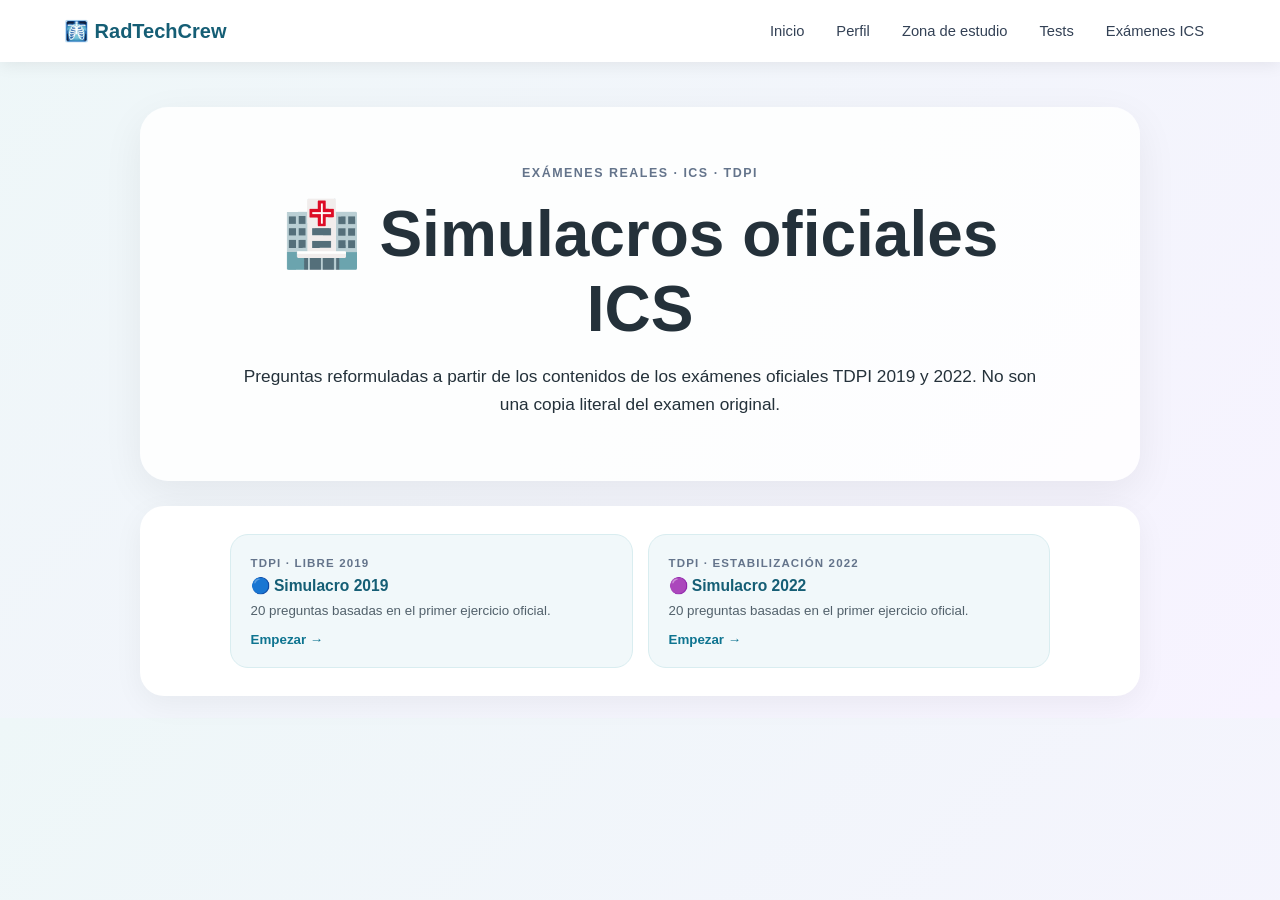
==== examenes-ics.html @ 23266708 "Añade simulacros ICS 2019 y 2022 a RadTechCrew" ====
<!doctype html>
<html lang="es"><head><meta charset="UTF-8"><meta name="viewport" content="width=device-width,initial-scale=1.0"><title>Exámenes oficiales ICS · RadTechCrew</title><link rel="stylesheet" href="style.css"></head><body><header class="topbar"><div class="brand">🩻 <span>RadTechCrew</span></div><nav aria-label="Navegación principal"><a href="index.html">Inicio</a><a href="index.html#perfil">Perfil</a><a href="index.html#estudio">Zona de estudio</a><a href="index.html#tests">Tests</a><a class="active" href="examenes-ics.html">Exámenes ICS</a></nav></header><main><section class="hero"><p class="eyebrow">EXÁMENES REALES · ICS · TDPI</p><h1>🏥 Simulacros oficiales ICS</h1><p>Preguntas reformuladas a partir de los contenidos de los exámenes oficiales TDPI 2019 y 2022. No son una copia literal del examen original.</p></section><section class="panel"><div class="cards"><button class="module-card" data-exam="2019"><span class="module-number">TDPI · LIBRE 2019</span><h3>🔵 Simulacro 2019</h3><p>20 preguntas basadas en el primer ejercicio oficial.</p><span class="module-action">Empezar →</span></button><button class="module-card" data-exam="2022"><span class="module-number">TDPI · ESTABILIZACIÓN 2022</span><h3>🟣 Simulacro 2022</h3><p>20 preguntas basadas en el primer ejercicio oficial.</p><span class="module-action">Empezar →</span></button></div></section><section id="exam" class="panel" hidden></section></main><script src="examenes-ics.js"></script></body></html>
---- style.css ----
*{box-sizing:border-box}html{scroll-behavior:smooth}body{margin:0;font-family:Arial,sans-serif;background:linear-gradient(135deg,#eef7f8,#f7f3ff);color:#24313a}.topbar{position:sticky;top:0;z-index:10;background:#fff;box-shadow:0 3px 16px #00000012;display:flex;align-items:center;justify-content:space-between;padding:14px 5%;gap:20px}.brand{font-size:1.25rem;font-weight:800;color:#155e75}.topbar nav{display:flex;flex-wrap:wrap;gap:8px}.topbar a{color:#334155;text-decoration:none;padding:9px 12px;border-radius:12px;font-size:.92rem}.topbar a:hover,.topbar a:focus{background:#e6f5f6}.hero{max-width:1000px;margin:45px auto 25px;padding:45px 7%;text-align:center;background:#ffffffdd;border-radius:28px;box-shadow:0 12px 40px #00000010}.hero h1{font-size:clamp(2rem,6vw,4rem);margin:10px 0}.hero h1 span{color:#0e7490}.hero p{font-size:1.08rem;line-height:1.6}.eyebrow{font-size:.78rem!important;font-weight:700;letter-spacing:.12em;color:#64748b}.panel{max-width:1000px;margin:22px auto;padding:28px 7%;background:#fff;border-radius:24px;box-shadow:0 8px 30px #0000000d}.panel h2{margin-top:0}.cards{display:grid;grid-template-columns:repeat(auto-fit,minmax(210px,1fr));gap:15px}.module-card,.topic-card{appearance:none;width:100%;padding:20px;text-align:left;border-radius:18px;background:#f1f8fa;border:1px solid #d9edf0;color:#24313a;cursor:pointer;transition:transform .18s ease,box-shadow .18s ease,border-color .18s ease}.module-card:hover,.module-card:focus,.topic-card:hover,.topic-card:focus{transform:translateY(-3px);border-color:#0e7490;box-shadow:0 10px 24px #00000012;outline:none}.module-card h3,.topic-card h3{margin:7px 0 8px;color:#155e75}.module-card p{margin:0 0 14px;color:#52616b}.module-number{font-size:.72rem;font-weight:800;letter-spacing:.1em;color:#64748b}.module-action{font-weight:800;color:#0e7490}.module-view{scroll-margin-top:90px}.module-view-head{display:flex;justify-content:space-between;align-items:flex-start;gap:20px}.secondary-button{border:1px solid #cbd5e1;background:#fff;color:#334155;border-radius:12px;padding:10px 16px;font-weight:700;cursor:pointer}.secondary-button:hover{background:#f1f8fa}.coming-soon{margin-top:18px;padding:18px;border-radius:16px;background:#f7fafb;border:1px dashed #cbd5e1;color:#52616b}.module-topics{margin-top:20px}.topic-list{display:grid;gap:14px}.topic-card{background:#f8fbfc}.topic-card h3{font-size:1rem;line-height:1.4}.topic-back{margin-bottom:18px}.study-material{background:#fff;border:1px solid #e2e8f0;border-radius:20px;padding:24px;box-shadow:0 6px 24px #0000000a}.topic-heading{border-bottom:2px solid #e6f5f6;padding-bottom:16px;margin-bottom:22px}.topic-heading h2{color:#155e75;line-height:1.35;margin:8px 0 0}.topic-content{font-size:1rem;line-height:1.72;color:#334155}.topic-content p{margin:0 0 20px}.topic-content p:first-child{font-weight:800;color:#155e75}.topic-content br{line-height:1.72}@media(max-width:700px){.topbar{position:relative;align-items:flex-start;flex-direction:column}.topbar nav{width:100%}.topbar a{padding:7px 9px}.hero{margin:20px 12px}.panel{margin:15px 12px}.module-view-head{flex-direction:column}.secondary-button{width:100%}.study-material{padding:18px}.topic-content{font-size:.98rem;line-height:1.68}}
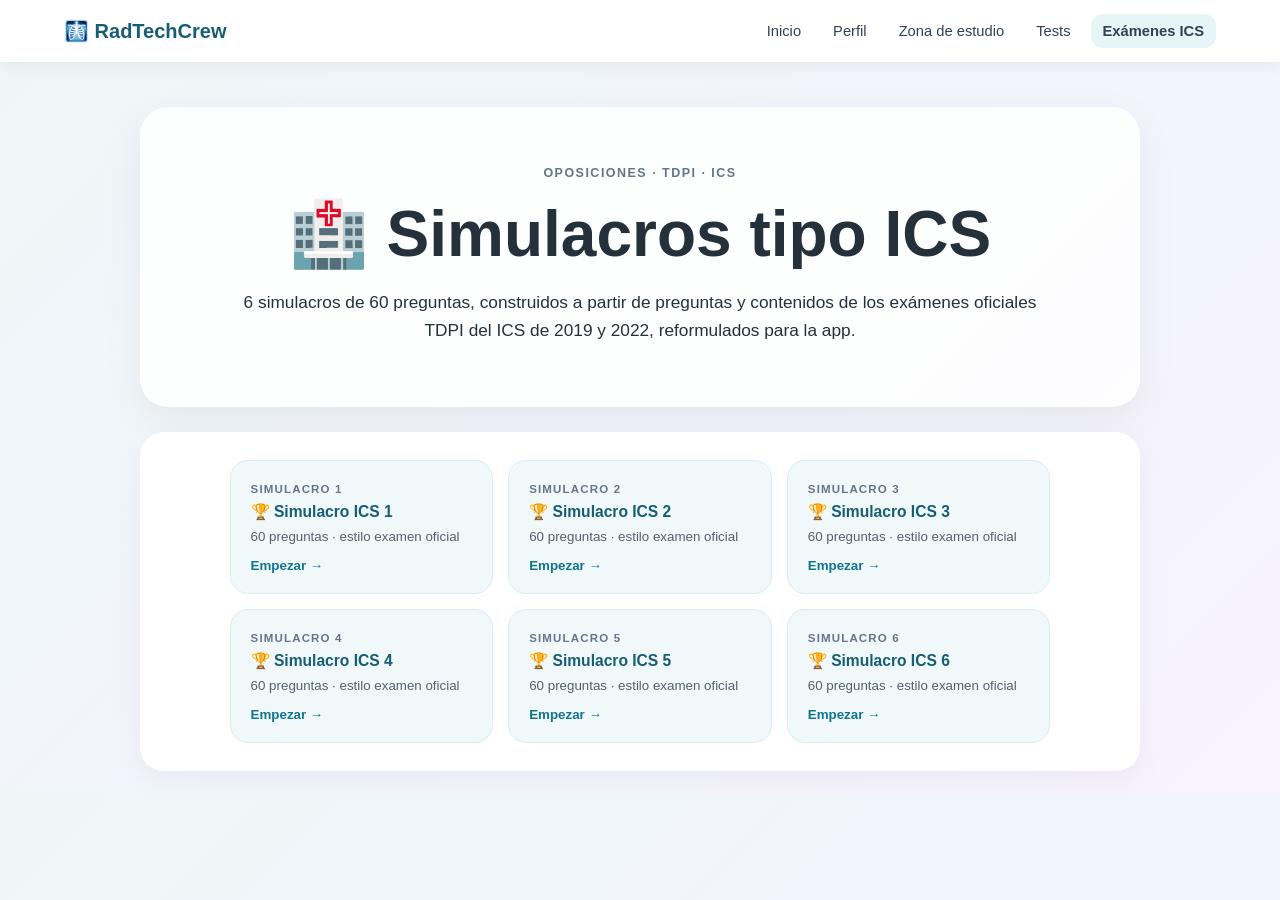
==== commit 823f28c8: "RadTechCrew: añadir 6 simulacros ICS funcionales" ====
--- a/examenes-ics.html
+++ b/examenes-ics.html
@@ -1,2 +1 @@
-<!doctype html>
-<html lang="es"><head><meta charset="UTF-8"><meta name="viewport" content="width=device-width,initial-scale=1.0"><title>Exámenes oficiales ICS · RadTechCrew</title><link rel="stylesheet" href="style.css"></head><body><header class="topbar"><div class="brand">🩻 <span>RadTechCrew</span></div><nav aria-label="Navegación principal"><a href="index.html">Inicio</a><a href="index.html#perfil">Perfil</a><a href="index.html#estudio">Zona de estudio</a><a href="index.html#tests">Tests</a><a class="active" href="examenes-ics.html">Exámenes ICS</a></nav></header><main><section class="hero"><p class="eyebrow">EXÁMENES REALES · ICS · TDPI</p><h1>🏥 Simulacros oficiales ICS</h1><p>Preguntas reformuladas a partir de los contenidos de los exámenes oficiales TDPI 2019 y 2022. No son una copia literal del examen original.</p></section><section class="panel"><div class="cards"><button class="module-card" data-exam="2019"><span class="module-number">TDPI · LIBRE 2019</span><h3>🔵 Simulacro 2019</h3><p>20 preguntas basadas en el primer ejercicio oficial.</p><span class="module-action">Empezar →</span></button><button class="module-card" data-exam="2022"><span class="module-number">TDPI · ESTABILIZACIÓN 2022</span><h3>🟣 Simulacro 2022</h3><p>20 preguntas basadas en el primer ejercicio oficial.</p><span class="module-action">Empezar →</span></button></div></section><section id="exam" class="panel" hidden></section></main><script src="examenes-ics.js"></script></body></html>
+<!doctype html><html lang="es"><head><meta charset="UTF-8"><meta name="viewport" content="width=device-width,initial-scale=1.0"><title>Simulacros ICS · RadTechCrew</title><link rel="stylesheet" href="style.css"></head><body><header class="topbar"><div class="brand">🩻 <span>RadTechCrew</span></div><nav aria-label="Navegación principal"><a href="index.html">Inicio</a><a href="index.html#perfil">Perfil</a><a href="index.html#estudio">Zona de estudio</a><a href="index.html#tests">Tests</a><a class="active" href="examenes-ics.html">Exámenes ICS</a></nav></header><main><section class="hero"><p class="eyebrow">OPOSICIONES · TDPI · ICS</p><h1>🏥 Simulacros tipo ICS</h1><p>6 simulacros de 60 preguntas, construidos a partir de preguntas y contenidos de los exámenes oficiales TDPI del ICS de 2019 y 2022, reformulados para la app.</p></section><section class="panel"><div class="cards" id="simulacros-list"></div></section><section id="exam" class="panel" hidden></section></main><script src="examenes-ics.js"></script><script>(function(){const list=document.getElementById('simulacros-list');for(let n=1;n<=6;n++){const b=document.createElement('button');b.className='module-card';b.type='button';b.innerHTML='<span class="module-number">SIMULACRO '+n+'</span><h3>🏆 Simulacro ICS '+n+'</h3><p>60 preguntas · estilo examen oficial</p><span class="module-action">Empezar →</span>';b.onclick=()=>window.startRadSim(n);list.appendChild(b)}window.startRadSim=function(n){const bank=[...exams[2019].questions,...exams[2022].questions];let pool=bank.slice();while(pool.length<60)pool.push(bank[(pool.length*7+n)%bank.length]);pool=pool.sort(()=>Math.random()-0.5).slice(0,60);let pos=0,score=0;const box=document.getElementById('exam');box.hidden=false;function render(){if(pos>=pool.length){box.innerHTML='<div class="study-material"><p class="eyebrow">SIMULACRO '+n+' TERMINADO</p><h2>🏆 Resultado</h2><p class="final-score">'+score+' / 60</p><p>Has completado el simulacro. Las preguntas proceden del banco oficial reformulado de TDPI 2019 y 2022.</p><button class="secondary-button" id="again">Repetir simulacro</button> <a class="module-action exam-home" href="examenes-ics.html">Volver a simulacros</a></div>';document.getElementById('again').onclick=()=>window.startRadSim(n);return}const q=pool[pos];box.innerHTML='<div class="study-material"><p class="eyebrow">SIMULACRO '+n+'</p><h2>Pregunta '+(pos+1)+' de 60</h2><p>'+q[0]+'</p><div class="answer-grid">'+q[1].map((a,i)=>'<button class="answer-option" data-i="'+i+'">'+String.fromCharCode(65+i)+') '+a+'</button>').join('')+'</div><p class="exam-progress">Aciertos: '+score+'</p></div>';box.scrollIntoView({behavior:'smooth',block:'start'});box.querySelectorAll('.answer-option').forEach(btn=>btn.onclick=function(){const chosen=+this.dataset.i;box.querySelectorAll('.answer-option').forEach((x,i)=>{x.disabled=true;if(i===q[2])x.classList.add('correct');if(i===chosen&&chosen!==q[2])x.classList.add('wrong')});if(chosen===q[2])score++;setTimeout(()=>{pos++;render()},550)})}render()}})();</script></body></html>
--- a/style.css
+++ b/style.css
@@ -1 +1 @@
-*{box-sizing:border-box}html{scroll-behavior:smooth}body{margin:0;font-family:Arial,sans-serif;background:linear-gradient(135deg,#eef7f8,#f7f3ff);color:#24313a}.topbar{position:sticky;top:0;z-index:10;background:#fff;box-shadow:0 3px 16px #00000012;display:flex;align-items:center;justify-content:space-between;padding:14px 5%;gap:20px}.brand{font-size:1.25rem;font-weight:800;color:#155e75}.topbar nav{display:flex;flex-wrap:wrap;gap:8px}.topbar a{color:#334155;text-decoration:none;padding:9px 12px;border-radius:12px;font-size:.92rem}.topbar a:hover,.topbar a:focus{background:#e6f5f6}.hero{max-width:1000px;margin:45px auto 25px;padding:45px 7%;text-align:center;background:#ffffffdd;border-radius:28px;box-shadow:0 12px 40px #00000010}.hero h1{font-size:clamp(2rem,6vw,4rem);margin:10px 0}.hero h1 span{color:#0e7490}.hero p{font-size:1.08rem;line-height:1.6}.eyebrow{font-size:.78rem!important;font-weight:700;letter-spacing:.12em;color:#64748b}.panel{max-width:1000px;margin:22px auto;padding:28px 7%;background:#fff;border-radius:24px;box-shadow:0 8px 30px #0000000d}.panel h2{margin-top:0}.cards{display:grid;grid-template-columns:repeat(auto-fit,minmax(210px,1fr));gap:15px}.module-card,.topic-card{appearance:none;width:100%;padding:20px;text-align:left;border-radius:18px;background:#f1f8fa;border:1px solid #d9edf0;color:#24313a;cursor:pointer;transition:transform .18s ease,box-shadow .18s ease,border-color .18s ease}.module-card:hover,.module-card:focus,.topic-card:hover,.topic-card:focus{transform:translateY(-3px);border-color:#0e7490;box-shadow:0 10px 24px #00000012;outline:none}.module-card h3,.topic-card h3{margin:7px 0 8px;color:#155e75}.module-card p{margin:0 0 14px;color:#52616b}.module-number{font-size:.72rem;font-weight:800;letter-spacing:.1em;color:#64748b}.module-action{font-weight:800;color:#0e7490}.module-view{scroll-margin-top:90px}.module-view-head{display:flex;justify-content:space-between;align-items:flex-start;gap:20px}.secondary-button{border:1px solid #cbd5e1;background:#fff;color:#334155;border-radius:12px;padding:10px 16px;font-weight:700;cursor:pointer}.secondary-button:hover{background:#f1f8fa}.coming-soon{margin-top:18px;padding:18px;border-radius:16px;background:#f7fafb;border:1px dashed #cbd5e1;color:#52616b}.module-topics{margin-top:20px}.topic-list{display:grid;gap:14px}.topic-card{background:#f8fbfc}.topic-card h3{font-size:1rem;line-height:1.4}.topic-back{margin-bottom:18px}.study-material{background:#fff;border:1px solid #e2e8f0;border-radius:20px;padding:24px;box-shadow:0 6px 24px #0000000a}.topic-heading{border-bottom:2px solid #e6f5f6;padding-bottom:16px;margin-bottom:22px}.topic-heading h2{color:#155e75;line-height:1.35;margin:8px 0 0}.topic-content{font-size:1rem;line-height:1.72;color:#334155}.topic-content p{margin:0 0 20px}.topic-content p:first-child{font-weight:800;color:#155e75}.topic-content br{line-height:1.72}@media(max-width:700px){.topbar{position:relative;align-items:flex-start;flex-direction:column}.topbar nav{width:100%}.topbar a{padding:7px 9px}.hero{margin:20px 12px}.panel{margin:15px 12px}.module-view-head{flex-direction:column}.secondary-button{width:100%}.study-material{padding:18px}.topic-content{font-size:.98rem;line-height:1.68}}+*{box-sizing:border-box}html{scroll-behavior:smooth}body{margin:0;font-family:Arial,sans-serif;background:linear-gradient(135deg,#eef7f8,#f7f3ff);color:#24313a}.topbar{position:sticky;top:0;z-index:10;background:#fff;box-shadow:0 3px 16px #00000012;display:flex;align-items:center;justify-content:space-between;padding:14px 5%;gap:20px}.brand{font-size:1.25rem;font-weight:800;color:#155e75}.topbar nav{display:flex;flex-wrap:wrap;gap:8px}.topbar a{color:#334155;text-decoration:none;padding:9px 12px;border-radius:12px;font-size:.92rem}.topbar a:hover,.topbar a:focus,.topbar a.active{background:#e6f5f6}.hero{max-width:1000px;margin:45px auto 25px;padding:45px 7%;text-align:center;background:#ffffffdd;border-radius:28px;box-shadow:0 12px 40px #00000010}.hero h1{font-size:clamp(2rem,6vw,4rem);margin:10px 0}.hero h1 span{color:#0e7490}.hero p{font-size:1.08rem;line-height:1.6}.eyebrow{font-size:.78rem!important;font-weight:700;letter-spacing:.12em;color:#64748b}.panel{max-width:1000px;margin:22px auto;padding:28px 7%;background:#fff;border-radius:24px;box-shadow:0 8px 30px #0000000d}.panel h2{margin-top:0}.cards{display:grid;grid-template-columns:repeat(auto-fit,minmax(210px,1fr));gap:15px}.module-card,.topic-card{appearance:none;width:100%;padding:20px;text-align:left;border-radius:18px;background:#f1f8fa;border:1px solid #d9edf0;color:#24313a;cursor:pointer;transition:transform .18s ease,box-shadow .18s ease,border-color .18s ease}.module-card:hover,.module-card:focus,.topic-card:hover,.topic-card:focus{transform:translateY(-3px);border-color:#0e7490;box-shadow:0 10px 24px #00000012;outline:none}.module-card h3,.topic-card h3{margin:7px 0 8px;color:#155e75}.module-card p{margin:0 0 14px;color:#52616b}.module-number{font-size:.72rem;font-weight:800;letter-spacing:.1em;color:#64748b}.module-action{font-weight:800;color:#0e7490}.module-view{scroll-margin-top:90px}.module-view-head{display:flex;justify-content:space-between;align-items:flex-start;gap:20px}.secondary-button{border:1px solid #cbd5e1;background:#fff;color:#334155;border-radius:12px;padding:10px 16px;font-weight:700;cursor:pointer}.secondary-button:hover{background:#f1f8fa}.coming-soon{margin-top:18px;padding:18px;border-radius:16px;background:#f7fafb;border:1px dashed #cbd5e1;color:#52616b}.module-topics{margin-top:20px}.topic-list{display:grid;gap:14px}.topic-card{background:#f8fbfc}.topic-card h3{font-size:1rem;line-height:1.4}.topic-back{margin-bottom:18px}.study-material{background:#fff;border:1px solid #e2e8f0;border-radius:20px;padding:24px;box-shadow:0 6px 24px #0000000a}.topic-heading{border-bottom:2px solid #e6f5f6;padding-bottom:16px;margin-bottom:22px}.topic-heading h2{color:#155e75;line-height:1.35;margin:8px 0 0}.topic-content{font-size:1rem;line-height:1.72;color:#334155}.topic-content p{margin:0 0 20px}.topic-content p:first-child{font-weight:800;color:#155e75}.topic-content br{line-height:1.72}.answer-grid{display:grid;gap:12px;margin:22px 0}.answer-option{width:100%;padding:15px 16px;text-align:left;border:1px solid #d8e2e8;background:#f8fbfc;color:#24313a;border-radius:14px;font-size:1rem;line-height:1.45;cursor:pointer}.answer-option:hover:not(:disabled){border-color:#0e7490;background:#eef8fa}.answer-option:disabled{cursor:default}.answer-option.correct{background:#e9f8ef;border-color:#43a56b}.answer-option.wrong{background:#fff0f0;border-color:#d86b6b}.exam-progress{font-size:.82rem;color:#64748b}.final-score{font-size:3rem;font-weight:900;color:#0e7490;text-align:center;margin:25px 0}.exam-home{display:block;margin-top:18px;text-align:center;text-decoration:none;padding:12px;border-radius:12px;background:#eef8fa}.topbar a.active{font-weight:800}@media(max-width:700px){.topbar{position:relative;align-items:flex-start;flex-direction:column}.topbar nav{width:100%}.topbar a{padding:7px 9px}.hero{margin:20px 12px}.panel{margin:15px 12px}.module-view-head{flex-direction:column}.secondary-button{width:100%}.study-material{padding:18px}.topic-content{font-size:.98rem;line-height:1.68}.answer-option{font-size:.95rem;padding:14px}}
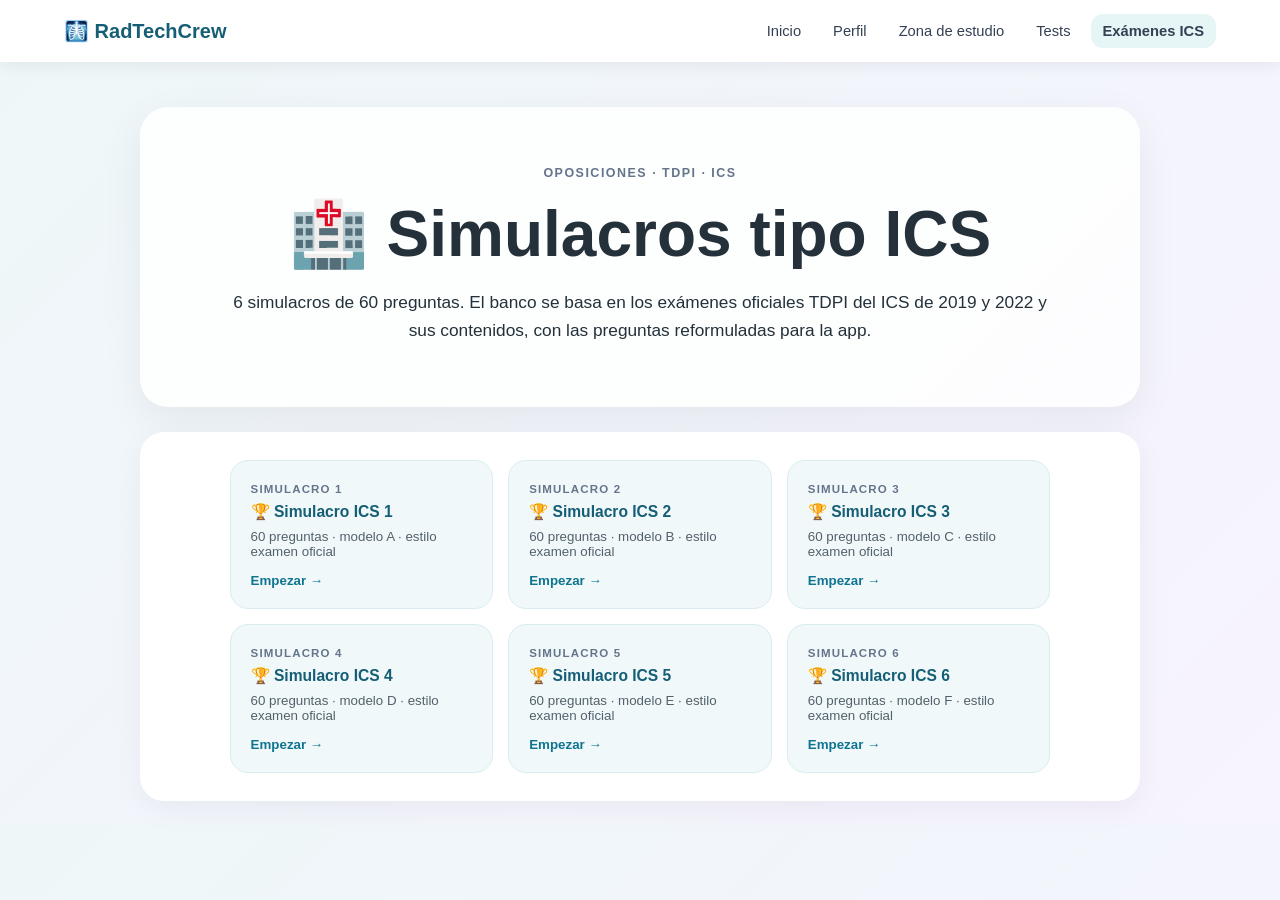
==== commit 7fff54c9: "Final: 6 simulacros ICS de 60 preguntas con orden aleatorio de preguntas y respuestas" ====
--- a/examenes-ics.html
+++ b/examenes-ics.html
@@ -1 +1 @@
-<!doctype html><html lang="es"><head><meta charset="UTF-8"><meta name="viewport" content="width=device-width,initial-scale=1.0"><title>Simulacros ICS · RadTechCrew</title><link rel="stylesheet" href="style.css"></head><body><header class="topbar"><div class="brand">🩻 <span>RadTechCrew</span></div><nav aria-label="Navegación principal"><a href="index.html">Inicio</a><a href="index.html#perfil">Perfil</a><a href="index.html#estudio">Zona de estudio</a><a href="index.html#tests">Tests</a><a class="active" href="examenes-ics.html">Exámenes ICS</a></nav></header><main><section class="hero"><p class="eyebrow">OPOSICIONES · TDPI · ICS</p><h1>🏥 Simulacros tipo ICS</h1><p>6 simulacros de 60 preguntas, construidos a partir de preguntas y contenidos de los exámenes oficiales TDPI del ICS de 2019 y 2022, reformulados para la app.</p></section><section class="panel"><div class="cards" id="simulacros-list"></div></section><section id="exam" class="panel" hidden></section></main><script src="examenes-ics.js"></script><script>(function(){const list=document.getElementById('simulacros-list');for(let n=1;n<=6;n++){const b=document.createElement('button');b.className='module-card';b.type='button';b.innerHTML='<span class="module-number">SIMULACRO '+n+'</span><h3>🏆 Simulacro ICS '+n+'</h3><p>60 preguntas · estilo examen oficial</p><span class="module-action">Empezar →</span>';b.onclick=()=>window.startRadSim(n);list.appendChild(b)}window.startRadSim=function(n){const bank=[...exams[2019].questions,...exams[2022].questions];let pool=bank.slice();while(pool.length<60)pool.push(bank[(pool.length*7+n)%bank.length]);pool=pool.sort(()=>Math.random()-0.5).slice(0,60);let pos=0,score=0;const box=document.getElementById('exam');box.hidden=false;function render(){if(pos>=pool.length){box.innerHTML='<div class="study-material"><p class="eyebrow">SIMULACRO '+n+' TERMINADO</p><h2>🏆 Resultado</h2><p class="final-score">'+score+' / 60</p><p>Has completado el simulacro. Las preguntas proceden del banco oficial reformulado de TDPI 2019 y 2022.</p><button class="secondary-button" id="again">Repetir simulacro</button> <a class="module-action exam-home" href="examenes-ics.html">Volver a simulacros</a></div>';document.getElementById('again').onclick=()=>window.startRadSim(n);return}const q=pool[pos];box.innerHTML='<div class="study-material"><p class="eyebrow">SIMULACRO '+n+'</p><h2>Pregunta '+(pos+1)+' de 60</h2><p>'+q[0]+'</p><div class="answer-grid">'+q[1].map((a,i)=>'<button class="answer-option" data-i="'+i+'">'+String.fromCharCode(65+i)+') '+a+'</button>').join('')+'</div><p class="exam-progress">Aciertos: '+score+'</p></div>';box.scrollIntoView({behavior:'smooth',block:'start'});box.querySelectorAll('.answer-option').forEach(btn=>btn.onclick=function(){const chosen=+this.dataset.i;box.querySelectorAll('.answer-option').forEach((x,i)=>{x.disabled=true;if(i===q[2])x.classList.add('correct');if(i===chosen&&chosen!==q[2])x.classList.add('wrong')});if(chosen===q[2])score++;setTimeout(()=>{pos++;render()},550)})}render()}})();</script></body></html>+<!doctype html><html lang="es"><head><meta charset="UTF-8"><meta name="viewport" content="width=device-width,initial-scale=1.0"><title>Simulacros ICS · RadTechCrew</title><link rel="stylesheet" href="style.css"></head><body><header class="topbar"><div class="brand">🩻 <span>RadTechCrew</span></div><nav aria-label="Navegación principal"><a href="index.html">Inicio</a><a href="index.html#perfil">Perfil</a><a href="index.html#estudio">Zona de estudio</a><a href="index.html#tests">Tests</a><a class="active" href="examenes-ics.html">Exámenes ICS</a></nav></header><main><section class="hero"><p class="eyebrow">OPOSICIONES · TDPI · ICS</p><h1>🏥 Simulacros tipo ICS</h1><p>6 simulacros de 60 preguntas. El banco se basa en los exámenes oficiales TDPI del ICS de 2019 y 2022 y sus contenidos, con las preguntas reformuladas para la app.</p></section><section class="panel"><div class="cards" id="simulacros-list"></div></section><section id="exam" class="panel" hidden></section></main><script src="examenes-ics.js"></script><script src="simulacros-extra.js"></script><script>(function(){const list=document.getElementById('simulacros-list');for(let n=1;n<=6;n++){const b=document.createElement('button');b.className='module-card';b.type='button';b.innerHTML='<span class="module-number">SIMULACRO '+n+'</span><h3>🏆 Simulacro ICS '+n+'</h3><p>60 preguntas · modelo '+String.fromCharCode(64+n)+' · estilo examen oficial</p><span class="module-action">Empezar →</span>';b.onclick=()=>window.startRadSim(n);list.appendChild(b)}function shuffle(a){return a.slice().sort(()=>Math.random()-0.5)}window.startRadSim=function(n){const bank=[...exams[2019].questions,...exams[2022].questions,...(window.extraICSQuestions||[])];if(bank.length<60){alert('El banco de preguntas todavía no contiene 60 preguntas.');return}let pool=shuffle(bank).slice(0,60).map(q=>{const opts=q[1].map((text,i)=>({text,i}));const mixed=shuffle(opts);return [q[0],mixed.map(x=>x.text),mixed.findIndex(x=>x.i===q[2])]}),pos=0,score=0;const box=document.getElementById('exam');box.hidden=false;function render(){if(pos>=pool.length){box.innerHTML='<div class="study-material"><p class="eyebrow">SIMULACRO '+n+' TERMINADO</p><h2>🏆 Resultado</h2><p class="final-score">'+score+' / 60</p><p>Has completado las 60 preguntas. Las preguntas proceden del banco reformulado basado en los exámenes y contenidos oficiales de TDPI del ICS de 2019 y 2022.</p><button class="secondary-button" id="again">Repetir simulacro</button> <a class="module-action exam-home" href="examenes-ics.html">Volver a simulacros</a></div>';document.getElementById('again').onclick=()=>window.startRadSim(n);return}const q=pool[pos];box.innerHTML='<div class="study-material"><p class="eyebrow">SIMULACRO '+n+'</p><h2>Pregunta '+(pos+1)+' de 60</h2><p>'+q[0]+'</p><div class="answer-grid">'+q[1].map((a,i)=>'<button class="answer-option" data-i="'+i+'">'+String.fromCharCode(65+i)+') '+a+'</button>').join('')+'</div><p class="exam-progress">Aciertos: '+score+' · Quedan '+(60-pos-1)+'</p></div>';box.scrollIntoView({behavior:'smooth',block:'start'});box.querySelectorAll('.answer-option').forEach(btn=>btn.onclick=function(){const chosen=+this.dataset.i;box.querySelectorAll('.answer-option').forEach((x,i)=>{x.disabled=true;if(i===q[2])x.classList.add('correct');if(i===chosen&&chosen!==q[2])x.classList.add('wrong')});if(chosen===q[2])score++;setTimeout(()=>{pos++;render()},550)})}render()}})();</script></body></html>
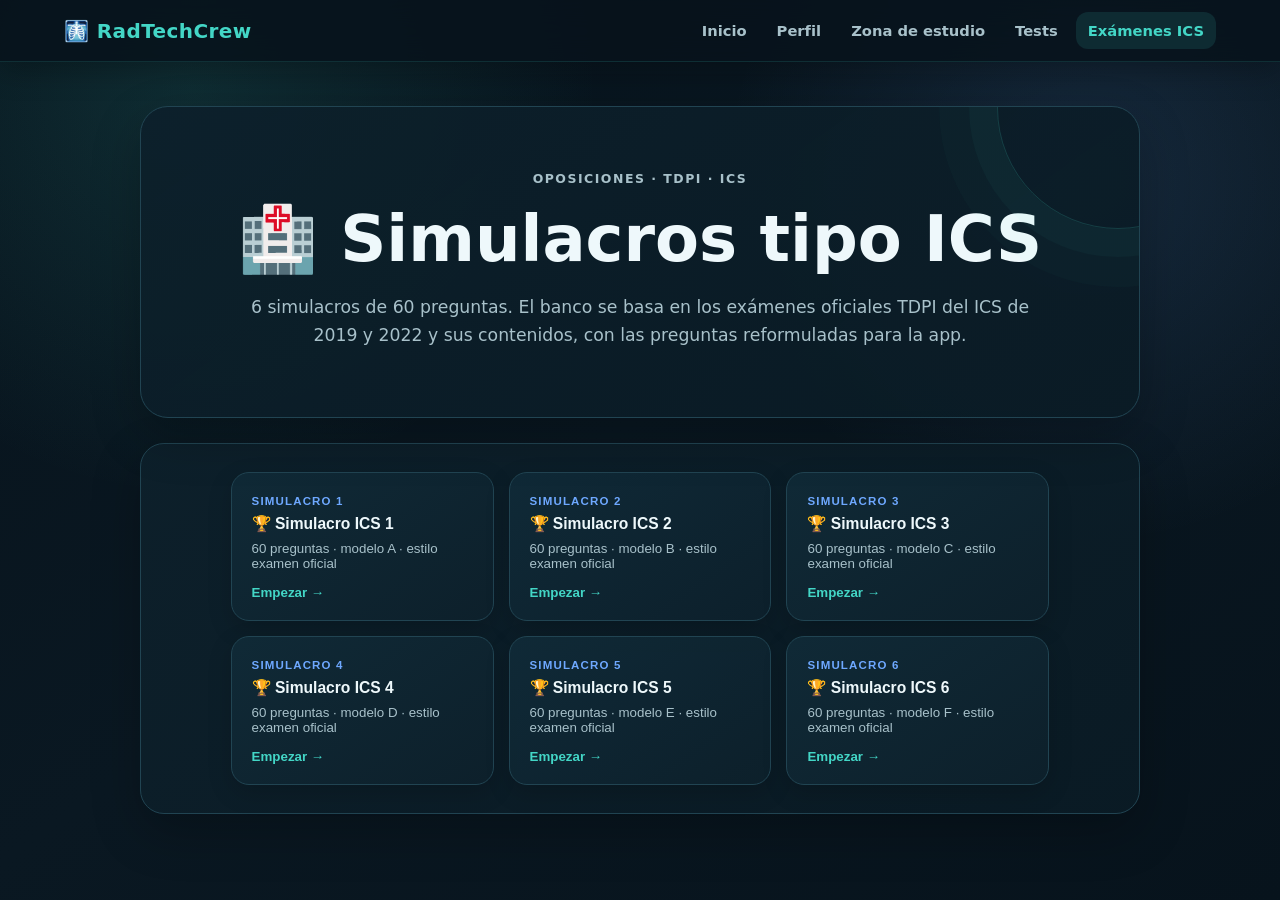
==== commit 33045095: "Aplicar tema visual RadTechCrew a Simulacros ICS" ====
--- a/examenes-ics.html
+++ b/examenes-ics.html
@@ -1 +1 @@
-<!doctype html><html lang="es"><head><meta charset="UTF-8"><meta name="viewport" content="width=device-width,initial-scale=1.0"><title>Simulacros ICS · RadTechCrew</title><link rel="stylesheet" href="style.css"></head><body><header class="topbar"><div class="brand">🩻 <span>RadTechCrew</span></div><nav aria-label="Navegación principal"><a href="index.html">Inicio</a><a href="index.html#perfil">Perfil</a><a href="index.html#estudio">Zona de estudio</a><a href="index.html#tests">Tests</a><a class="active" href="examenes-ics.html">Exámenes ICS</a></nav></header><main><section class="hero"><p class="eyebrow">OPOSICIONES · TDPI · ICS</p><h1>🏥 Simulacros tipo ICS</h1><p>6 simulacros de 60 preguntas. El banco se basa en los exámenes oficiales TDPI del ICS de 2019 y 2022 y sus contenidos, con las preguntas reformuladas para la app.</p></section><section class="panel"><div class="cards" id="simulacros-list"></div></section><section id="exam" class="panel" hidden></section></main><script src="examenes-ics.js"></script><script src="simulacros-extra.js"></script><script>(function(){const list=document.getElementById('simulacros-list');for(let n=1;n<=6;n++){const b=document.createElement('button');b.className='module-card';b.type='button';b.innerHTML='<span class="module-number">SIMULACRO '+n+'</span><h3>🏆 Simulacro ICS '+n+'</h3><p>60 preguntas · modelo '+String.fromCharCode(64+n)+' · estilo examen oficial</p><span class="module-action">Empezar →</span>';b.onclick=()=>window.startRadSim(n);list.appendChild(b)}function shuffle(a){return a.slice().sort(()=>Math.random()-0.5)}window.startRadSim=function(n){const bank=[...exams[2019].questions,...exams[2022].questions,...(window.extraICSQuestions||[])];if(bank.length<60){alert('El banco de preguntas todavía no contiene 60 preguntas.');return}let pool=shuffle(bank).slice(0,60).map(q=>{const opts=q[1].map((text,i)=>({text,i}));const mixed=shuffle(opts);return [q[0],mixed.map(x=>x.text),mixed.findIndex(x=>x.i===q[2])]}),pos=0,score=0;const box=document.getElementById('exam');box.hidden=false;function render(){if(pos>=pool.length){box.innerHTML='<div class="study-material"><p class="eyebrow">SIMULACRO '+n+' TERMINADO</p><h2>🏆 Resultado</h2><p class="final-score">'+score+' / 60</p><p>Has completado las 60 preguntas. Las preguntas proceden del banco reformulado basado en los exámenes y contenidos oficiales de TDPI del ICS de 2019 y 2022.</p><button class="secondary-button" id="again">Repetir simulacro</button> <a class="module-action exam-home" href="examenes-ics.html">Volver a simulacros</a></div>';document.getElementById('again').onclick=()=>window.startRadSim(n);return}const q=pool[pos];box.innerHTML='<div class="study-material"><p class="eyebrow">SIMULACRO '+n+'</p><h2>Pregunta '+(pos+1)+' de 60</h2><p>'+q[0]+'</p><div class="answer-grid">'+q[1].map((a,i)=>'<button class="answer-option" data-i="'+i+'">'+String.fromCharCode(65+i)+') '+a+'</button>').join('')+'</div><p class="exam-progress">Aciertos: '+score+' · Quedan '+(60-pos-1)+'</p></div>';box.scrollIntoView({behavior:'smooth',block:'start'});box.querySelectorAll('.answer-option').forEach(btn=>btn.onclick=function(){const chosen=+this.dataset.i;box.querySelectorAll('.answer-option').forEach((x,i)=>{x.disabled=true;if(i===q[2])x.classList.add('correct');if(i===chosen&&chosen!==q[2])x.classList.add('wrong')});if(chosen===q[2])score++;setTimeout(()=>{pos++;render()},550)})}render()}})();</script></body></html>+<!doctype html><html lang="es"><head><meta charset="UTF-8"><meta name="viewport" content="width=device-width,initial-scale=1.0"><title>Simulacros ICS · RadTechCrew</title><link rel="stylesheet" href="style.css"><link rel="stylesheet" href="theme.css"></head><body class="ics-page"><header class="topbar"><div class="brand">🩻 <span>RadTechCrew</span></div><nav aria-label="Navegación principal"><a href="index.html">Inicio</a><a href="index.html#perfil">Perfil</a><a href="index.html#estudio">Zona de estudio</a><a href="index.html#tests">Tests</a><a class="active" href="examenes-ics.html">Exámenes ICS</a></nav></header><main><section class="hero"><p class="eyebrow">OPOSICIONES · TDPI · ICS</p><h1>🏥 Simulacros tipo ICS</h1><p>6 simulacros de 60 preguntas. El banco se basa en los exámenes oficiales TDPI del ICS de 2019 y 2022 y sus contenidos, con las preguntas reformuladas para la app.</p></section><section class="panel"><div class="cards" id="simulacros-list"></div></section><section id="exam" class="panel" hidden></section></main><script src="examenes-ics.js"></script><script src="simulacros-extra.js"></script><script>(function(){const list=document.getElementById('simulacros-list');for(let n=1;n<=6;n++){const b=document.createElement('button');b.className='module-card';b.type='button';b.innerHTML='<span class="module-number">SIMULACRO '+n+'</span><h3>🏆 Simulacro ICS '+n+'</h3><p>60 preguntas · modelo '+String.fromCharCode(64+n)+' · estilo examen oficial</p><span class="module-action">Empezar →</span>';b.onclick=()=>window.startRadSim(n);list.appendChild(b)}function shuffle(a){return a.slice().sort(()=>Math.random()-0.5)}window.startRadSim=function(n){const bank=[...exams[2019].questions,...exams[2022].questions,...(window.extraICSQuestions||[])];if(bank.length<60){alert('El banco de preguntas todavía no contiene 60 preguntas.');return}let pool=shuffle(bank).slice(0,60).map(q=>{const opts=q[1].map((text,i)=>({text,i}));const mixed=shuffle(opts);return [q[0],mixed.map(x=>x.text),mixed.findIndex(x=>x.i===q[2])]}),pos=0,score=0;const box=document.getElementById('exam');box.hidden=false;function render(){if(pos>=pool.length){box.innerHTML='<div class="study-material"><p class="eyebrow">SIMULACRO '+n+' TERMINADO</p><h2>🏆 Resultado</h2><p class="final-score">'+score+' / 60</p><p>Has completado las 60 preguntas. Las preguntas proceden del banco reformulado basado en los exámenes y contenidos oficiales de TDPI del ICS de 2019 y 2022.</p><button class="secondary-button" id="again">Repetir simulacro</button> <a class="module-action exam-home" href="examenes-ics.html">Volver a simulacros</a></div>';document.getElementById('again').onclick=()=>window.startRadSim(n);return}const q=pool[pos];box.innerHTML='<div class="study-material"><p class="eyebrow">SIMULACRO '+n+'</p><h2>Pregunta '+(pos+1)+' de 60</h2><p>'+q[0]+'</p><div class="answer-grid">'+q[1].map((a,i)=>'<button class="answer-option" data-i="'+i+'">'+String.fromCharCode(65+i)+') '+a+'</button>').join('')+'</div><p class="exam-progress">Aciertos: '+score+' · Quedan '+(60-pos-1)+'</p></div>';box.scrollIntoView({behavior:'smooth',block:'start'});box.querySelectorAll('.answer-option').forEach(btn=>btn.onclick=function(){const chosen=+this.dataset.i;box.querySelectorAll('.answer-option').forEach((x,i)=>{x.disabled=true;if(i===q[2])x.classList.add('correct');if(i===chosen&&chosen!==q[2])x.classList.add('wrong')});if(chosen===q[2])score++;setTimeout(()=>{pos++;render()},550)})}render()}})();</script></body></html>
--- a/style.css
+++ b/style.css
@@ -1 +1 @@
-*{box-sizing:border-box}html{scroll-behavior:smooth}body{margin:0;font-family:Arial,sans-serif;background:linear-gradient(135deg,#eef7f8,#f7f3ff);color:#24313a}.topbar{position:sticky;top:0;z-index:10;background:#fff;box-shadow:0 3px 16px #00000012;display:flex;align-items:center;justify-content:space-between;padding:14px 5%;gap:20px}.brand{font-size:1.25rem;font-weight:800;color:#155e75}.topbar nav{display:flex;flex-wrap:wrap;gap:8px}.topbar a{color:#334155;text-decoration:none;padding:9px 12px;border-radius:12px;font-size:.92rem}.topbar a:hover,.topbar a:focus,.topbar a.active{background:#e6f5f6}.hero{max-width:1000px;margin:45px auto 25px;padding:45px 7%;text-align:center;background:#ffffffdd;border-radius:28px;box-shadow:0 12px 40px #00000010}.hero h1{font-size:clamp(2rem,6vw,4rem);margin:10px 0}.hero h1 span{color:#0e7490}.hero p{font-size:1.08rem;line-height:1.6}.eyebrow{font-size:.78rem!important;font-weight:700;letter-spacing:.12em;color:#64748b}.panel{max-width:1000px;margin:22px auto;padding:28px 7%;background:#fff;border-radius:24px;box-shadow:0 8px 30px #0000000d}.panel h2{margin-top:0}.cards{display:grid;grid-template-columns:repeat(auto-fit,minmax(210px,1fr));gap:15px}.module-card,.topic-card{appearance:none;width:100%;padding:20px;text-align:left;border-radius:18px;background:#f1f8fa;border:1px solid #d9edf0;color:#24313a;cursor:pointer;transition:transform .18s ease,box-shadow .18s ease,border-color .18s ease}.module-card:hover,.module-card:focus,.topic-card:hover,.topic-card:focus{transform:translateY(-3px);border-color:#0e7490;box-shadow:0 10px 24px #00000012;outline:none}.module-card h3,.topic-card h3{margin:7px 0 8px;color:#155e75}.module-card p{margin:0 0 14px;color:#52616b}.module-number{font-size:.72rem;font-weight:800;letter-spacing:.1em;color:#64748b}.module-action{font-weight:800;color:#0e7490}.module-view{scroll-margin-top:90px}.module-view-head{display:flex;justify-content:space-between;align-items:flex-start;gap:20px}.secondary-button{border:1px solid #cbd5e1;background:#fff;color:#334155;border-radius:12px;padding:10px 16px;font-weight:700;cursor:pointer}.secondary-button:hover{background:#f1f8fa}.coming-soon{margin-top:18px;padding:18px;border-radius:16px;background:#f7fafb;border:1px dashed #cbd5e1;color:#52616b}.module-topics{margin-top:20px}.topic-list{display:grid;gap:14px}.topic-card{background:#f8fbfc}.topic-card h3{font-size:1rem;line-height:1.4}.topic-back{margin-bottom:18px}.study-material{background:#fff;border:1px solid #e2e8f0;border-radius:20px;padding:24px;box-shadow:0 6px 24px #0000000a}.topic-heading{border-bottom:2px solid #e6f5f6;padding-bottom:16px;margin-bottom:22px}.topic-heading h2{color:#155e75;line-height:1.35;margin:8px 0 0}.topic-content{font-size:1rem;line-height:1.72;color:#334155}.topic-content p{margin:0 0 20px}.topic-content p:first-child{font-weight:800;color:#155e75}.topic-content br{line-height:1.72}.answer-grid{display:grid;gap:12px;margin:22px 0}.answer-option{width:100%;padding:15px 16px;text-align:left;border:1px solid #d8e2e8;background:#f8fbfc;color:#24313a;border-radius:14px;font-size:1rem;line-height:1.45;cursor:pointer}.answer-option:hover:not(:disabled){border-color:#0e7490;background:#eef8fa}.answer-option:disabled{cursor:default}.answer-option.correct{background:#e9f8ef;border-color:#43a56b}.answer-option.wrong{background:#fff0f0;border-color:#d86b6b}.exam-progress{font-size:.82rem;color:#64748b}.final-score{font-size:3rem;font-weight:900;color:#0e7490;text-align:center;margin:25px 0}.exam-home{display:block;margin-top:18px;text-align:center;text-decoration:none;padding:12px;border-radius:12px;background:#eef8fa}.topbar a.active{font-weight:800}@media(max-width:700px){.topbar{position:relative;align-items:flex-start;flex-direction:column}.topbar nav{width:100%}.topbar a{padding:7px 9px}.hero{margin:20px 12px}.panel{margin:15px 12px}.module-view-head{flex-direction:column}.secondary-button{width:100%}.study-material{padding:18px}.topic-content{font-size:.98rem;line-height:1.68}.answer-option{font-size:.95rem;padding:14px}}
+*{box-sizing:border-box}html{scroll-behavior:smooth}body{margin:0;padding-top:76px;font-family:Arial,sans-serif;background:linear-gradient(135deg,#eef7f8,#f7f3ff);color:#24313a;min-height:100vh}.topbar{position:fixed;top:0;left:0;right:0;z-index:100;background:#fff;box-shadow:0 3px 16px #00000018;display:flex;align-items:center;justify-content:space-between;padding:12px 5%;gap:20px}.brand{font-size:1.25rem;font-weight:800;color:#155e75;white-space:nowrap}.topbar nav{display:flex;flex-wrap:wrap;gap:6px}.topbar a{color:#334155;text-decoration:none;padding:10px 12px;border-radius:12px;font-size:.92rem;font-weight:650;transition:background .18s ease,transform .18s ease}.topbar a:hover,.topbar a:focus,.topbar a.active{background:#e6f5f6;color:#0e7490;outline:none}.topbar a:hover{transform:translateY(-1px)}.hero{max-width:1000px;margin:30px auto 25px;padding:50px 7%;text-align:center;background:#ffffffdd;border-radius:28px;box-shadow:0 12px 40px #00000010}.hero h1{font-size:clamp(2rem,6vw,4rem);margin:10px 0}.hero h1 span{color:#0e7490}.hero p{font-size:1.08rem;line-height:1.6}.eyebrow{font-size:.78rem!important;font-weight:700;letter-spacing:.12em;color:#64748b}.panel{max-width:1000px;margin:22px auto;padding:28px 7%;background:#fff;border-radius:24px;box-shadow:0 8px 30px #0000000d}.panel h2{margin-top:0}.cards{display:grid;grid-template-columns:repeat(auto-fit,minmax(210px,1fr));gap:15px}.quick-access{display:grid;grid-template-columns:repeat(3,1fr);gap:14px;margin-top:30px}.quick-card{display:flex;flex-direction:column;align-items:flex-start;gap:7px;padding:20px;text-decoration:none;text-align:left;border:1px solid #d9edf0;border-radius:18px;background:#f1f8fa;color:#24313a;transition:transform .18s ease,box-shadow .18s ease,border-color .18s ease}.quick-card strong{font-size:1rem;color:#155e75}.quick-card span{font-size:.86rem;color:#52616b}.quick-card:first-child{background:#eef8fa}.quick-card:hover,.quick-card:focus{transform:translateY(-3px);border-color:#0e7490;box-shadow:0 10px 24px #00000012;outline:none}.module-card,.topic-card{appearance:none;width:100%;padding:20px;text-align:left;border-radius:18px;background:#f1f8fa;border:1px solid #d9edf0;color:#24313a;cursor:pointer;transition:transform .18s ease,box-shadow .18s ease,border-color .18s ease}.module-card:hover,.module-card:focus,.topic-card:hover,.topic-card:focus{transform:translateY(-3px);border-color:#0e7490;box-shadow:0 10px 24px #00000012;outline:none}.module-card h3,.topic-card h3{margin:7px 0 8px;color:#155e75}.module-card p{margin:0 0 14px;color:#52616b}.module-number{font-size:.72rem;font-weight:800;letter-spacing:.1em;color:#64748b}.module-action{font-weight:800;color:#0e7490}.module-view{scroll-margin-top:90px}.module-view-head{display:flex;justify-content:space-between;align-items:flex-start;gap:20px}.secondary-button{border:1px solid #cbd5e1;background:#fff;color:#334155;border-radius:12px;padding:10px 16px;font-weight:700;cursor:pointer}.secondary-button:hover{background:#f1f8fa}.coming-soon{margin-top:18px;padding:18px;border-radius:16px;background:#f7fafb;border:1px dashed #cbd5e1;color:#52616b}.module-topics{margin-top:20px}.topic-list{display:grid;gap:14px}.topic-card{background:#f8fbfc}.topic-card h3{font-size:1rem;line-height:1.4}.topic-back{margin-bottom:18px}.study-material{background:#fff;border:1px solid #e2e8f0;border-radius:20px;padding:24px;box-shadow:0 6px 24px #0000000a}.topic-heading{border-bottom:2px solid #e6f5f6;padding-bottom:16px;margin-bottom:22px}.topic-heading h2{color:#155e75;line-height:1.35;margin:8px 0 0}.topic-content{font-size:1rem;line-height:1.72;color:#334155}.topic-content p{margin:0 0 20px}.topic-content p:first-child{font-weight:800;color:#155e75}.topic-content br{line-height:1.72}.answer-grid{display:grid;gap:12px;margin:22px 0}.answer-option{width:100%;padding:15px 16px;text-align:left;border:1px solid #d8e2e8;background:#f8fbfc;color:#24313a;border-radius:14px;font-size:1rem;line-height:1.45;cursor:pointer}.answer-option:hover:not(:disabled){border-color:#0e7490;background:#eef8fa}.answer-option:disabled{cursor:default}.answer-option.correct{background:#e9f8ef;border-color:#43a56b}.answer-option.wrong{background:#fff0f0;border-color:#d86b6b}.exam-progress{font-size:.82rem;color:#64748b}.final-score{font-size:3rem;font-weight:900;color:#0e7490;text-align:center;margin:25px 0}.exam-home{display:block;margin-top:18px;text-align:center;text-decoration:none;padding:12px;border-radius:12px;background:#eef8fa}.topbar a.active{font-weight:800}@media(max-width:700px){body{padding-top:18px;padding-bottom:76px}.topbar{top:auto;bottom:0;left:0;right:0;position:fixed;padding:8px 7px;align-items:stretch;justify-content:center;border-top:1px solid #e2e8f0;box-shadow:0 -5px 18px #00000014}.brand{display:none}.topbar nav{width:100%;justify-content:space-around;gap:2px}.topbar a{flex:1;text-align:center;padding:9px 3px;font-size:.72rem;line-height:1.25;border-radius:11px}.topbar a:hover{transform:none}.hero{margin:12px 12px 18px;padding:38px 6%}.panel{margin:12px}.quick-access{grid-template-columns:1fr}.module-view-head{flex-direction:column}.secondary-button{width:100%}.study-material{padding:18px}.topic-content{font-size:.98rem;line-height:1.68}.answer-option{font-size:.95rem;padding:14px}}
--- a/theme.css
+++ b/theme.css
@@ -0,0 +1 @@
+:root{--rtc-bg:#07131c;--rtc-surface:#0d202b;--rtc-surface-2:#102a37;--rtc-line:#214452;--rtc-text:#eef8fb;--rtc-muted:#a8c1ca;--rtc-accent:#43d6c6;--rtc-accent-2:#6ea8ff;--rtc-warm:#ffc857;--rtc-shadow:0 18px 50px rgba(0,0,0,.24);--rtc-radius:22px}body{font-family:Inter,system-ui,-apple-system,BlinkMacSystemFont,"Segoe UI",Arial,sans-serif;background:radial-gradient(circle at 15% 10%,rgba(67,214,198,.13),transparent 30%),radial-gradient(circle at 85% 20%,rgba(110,168,255,.12),transparent 28%),linear-gradient(145deg,#07131c,#0a1822 48%,#07131c);color:var(--rtc-text)}body:before{content:"";position:fixed;inset:0;pointer-events:none;opacity:.08;background-image:linear-gradient(rgba(255,255,255,.08) 1px,transparent 1px),linear-gradient(90deg,rgba(255,255,255,.08) 1px,transparent 1px);background-size:36px 36px;mask-image:linear-gradient(to bottom,black,transparent 85%)}.topbar{background:rgba(7,19,28,.88);backdrop-filter:blur(16px);border-bottom:1px solid rgba(67,214,198,.14);box-shadow:0 8px 30px rgba(0,0,0,.28)}.brand{color:var(--rtc-accent);letter-spacing:.02em}.topbar a{color:var(--rtc-muted)}.topbar a:hover,.topbar a:focus,.topbar a.active{background:rgba(67,214,198,.12);color:var(--rtc-accent)}.hero,.panel{background:linear-gradient(145deg,rgba(13,32,43,.94),rgba(10,27,37,.92));border:1px solid var(--rtc-line);box-shadow:var(--rtc-shadow)}.hero{position:relative;overflow:hidden}.hero:after{content:"";position:absolute;width:240px;height:240px;right:-100px;top:-120px;border:1px solid rgba(67,214,198,.18);border-radius:50%;box-shadow:0 0 0 28px rgba(67,214,198,.035),0 0 0 58px rgba(67,214,198,.02)}.hero h1 span{color:var(--rtc-accent)}.hero p,.panel p{color:var(--rtc-muted)}.eyebrow{color:var(--rtc-accent)}.quick-card,.module-card,.topic-card{background:linear-gradient(145deg,rgba(16,42,55,.96),rgba(13,32,43,.96));border-color:var(--rtc-line);color:var(--rtc-text);box-shadow:0 8px 24px rgba(0,0,0,.16)}.quick-card strong,.module-card h3,.topic-card h3{color:var(--rtc-text)}.quick-card span,.module-card p{color:var(--rtc-muted)}.quick-card:hover,.quick-card:focus,.module-card:hover,.module-card:focus,.topic-card:hover,.topic-card:focus{border-color:rgba(67,214,198,.7);box-shadow:0 14px 32px rgba(0,0,0,.28),0 0 0 1px rgba(67,214,198,.12);transform:translateY(-3px)}.quick-card:first-child{background:linear-gradient(145deg,rgba(22,58,66,.98),rgba(13,32,43,.96))}.module-number{color:var(--rtc-accent-2)}.module-action,.exam-home{color:var(--rtc-accent)}.secondary-button{background:var(--rtc-surface-2);border-color:var(--rtc-line);color:var(--rtc-text)}.secondary-button:hover{background:#163746}.coming-soon{background:rgba(16,42,55,.7);border-color:var(--rtc-line);color:var(--rtc-muted)}.study-material{background:rgba(13,32,43,.9);border-color:var(--rtc-line);box-shadow:0 12px 32px rgba(0,0,0,.2)}.topic-heading{border-bottom-color:var(--rtc-line)}.topic-heading h2,.topic-content p:first-child{color:var(--rtc-accent)}.topic-content{color:#d7e5e9}.answer-option{background:#102a37;border-color:var(--rtc-line);color:var(--rtc-text)}.answer-option:hover:not(:disabled){border-color:var(--rtc-accent);background:#143542}.answer-option.correct{background:rgba(67,214,198,.12);border-color:#43d6c6}.answer-option.wrong{background:rgba(255,105,105,.12);border-color:#ff7979}.exam-progress{color:var(--rtc-muted)}.final-score{color:var(--rtc-accent)}.exam-home{background:rgba(67,214,198,.1)}@media(max-width:700px){.topbar{background:rgba(7,19,28,.94);border-top-color:rgba(67,214,198,.18)}}
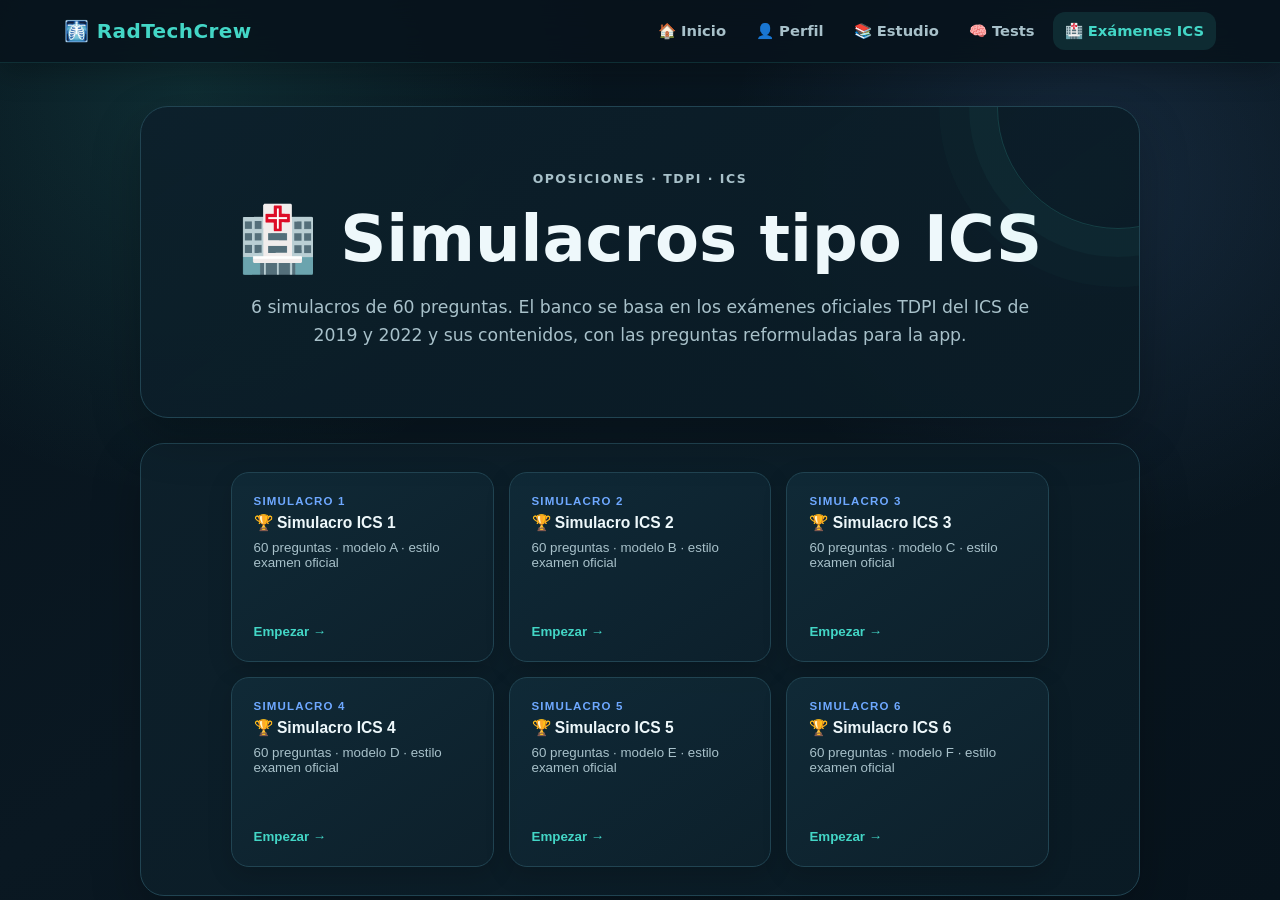
==== commit 3a7c0e2c: "Unificar navegación global en Exámenes ICS" ====
--- a/examenes-ics.html
+++ b/examenes-ics.html
@@ -1 +1 @@
-<!doctype html><html lang="es"><head><meta charset="UTF-8"><meta name="viewport" content="width=device-width,initial-scale=1.0"><title>Simulacros ICS · RadTechCrew</title><link rel="stylesheet" href="style.css"><link rel="stylesheet" href="theme.css"></head><body class="ics-page"><header class="topbar"><div class="brand">🩻 <span>RadTechCrew</span></div><nav aria-label="Navegación principal"><a href="index.html">Inicio</a><a href="index.html#perfil">Perfil</a><a href="index.html#estudio">Zona de estudio</a><a href="index.html#tests">Tests</a><a class="active" href="examenes-ics.html">Exámenes ICS</a></nav></header><main><section class="hero"><p class="eyebrow">OPOSICIONES · TDPI · ICS</p><h1>🏥 Simulacros tipo ICS</h1><p>6 simulacros de 60 preguntas. El banco se basa en los exámenes oficiales TDPI del ICS de 2019 y 2022 y sus contenidos, con las preguntas reformuladas para la app.</p></section><section class="panel"><div class="cards" id="simulacros-list"></div></section><section id="exam" class="panel" hidden></section></main><script src="examenes-ics.js"></script><script src="simulacros-extra.js"></script><script>(function(){const list=document.getElementById('simulacros-list');for(let n=1;n<=6;n++){const b=document.createElement('button');b.className='module-card';b.type='button';b.innerHTML='<span class="module-number">SIMULACRO '+n+'</span><h3>🏆 Simulacro ICS '+n+'</h3><p>60 preguntas · modelo '+String.fromCharCode(64+n)+' · estilo examen oficial</p><span class="module-action">Empezar →</span>';b.onclick=()=>window.startRadSim(n);list.appendChild(b)}function shuffle(a){return a.slice().sort(()=>Math.random()-0.5)}window.startRadSim=function(n){const bank=[...exams[2019].questions,...exams[2022].questions,...(window.extraICSQuestions||[])];if(bank.length<60){alert('El banco de preguntas todavía no contiene 60 preguntas.');return}let pool=shuffle(bank).slice(0,60).map(q=>{const opts=q[1].map((text,i)=>({text,i}));const mixed=shuffle(opts);return [q[0],mixed.map(x=>x.text),mixed.findIndex(x=>x.i===q[2])]}),pos=0,score=0;const box=document.getElementById('exam');box.hidden=false;function render(){if(pos>=pool.length){box.innerHTML='<div class="study-material"><p class="eyebrow">SIMULACRO '+n+' TERMINADO</p><h2>🏆 Resultado</h2><p class="final-score">'+score+' / 60</p><p>Has completado las 60 preguntas. Las preguntas proceden del banco reformulado basado en los exámenes y contenidos oficiales de TDPI del ICS de 2019 y 2022.</p><button class="secondary-button" id="again">Repetir simulacro</button> <a class="module-action exam-home" href="examenes-ics.html">Volver a simulacros</a></div>';document.getElementById('again').onclick=()=>window.startRadSim(n);return}const q=pool[pos];box.innerHTML='<div class="study-material"><p class="eyebrow">SIMULACRO '+n+'</p><h2>Pregunta '+(pos+1)+' de 60</h2><p>'+q[0]+'</p><div class="answer-grid">'+q[1].map((a,i)=>'<button class="answer-option" data-i="'+i+'">'+String.fromCharCode(65+i)+') '+a+'</button>').join('')+'</div><p class="exam-progress">Aciertos: '+score+' · Quedan '+(60-pos-1)+'</p></div>';box.scrollIntoView({behavior:'smooth',block:'start'});box.querySelectorAll('.answer-option').forEach(btn=>btn.onclick=function(){const chosen=+this.dataset.i;box.querySelectorAll('.answer-option').forEach((x,i)=>{x.disabled=true;if(i===q[2])x.classList.add('correct');if(i===chosen&&chosen!==q[2])x.classList.add('wrong')});if(chosen===q[2])score++;setTimeout(()=>{pos++;render()},550)})}render()}})();</script></body></html>+<!doctype html><html lang="es"><head><meta charset="UTF-8"><meta name="viewport" content="width=device-width,initial-scale=1.0"><title>Simulacros ICS · RadTechCrew</title><link rel="stylesheet" href="style.css"><link rel="stylesheet" href="theme.css"></head><body class="ics-page"><header class="topbar"><div class="brand">🩻 <span>RadTechCrew</span></div><nav aria-label="Navegación principal"><a href="index.html">🏠 Inicio</a><a href="index.html#perfil">👤 Perfil</a><a href="index.html#estudio">📚 Estudio</a><a href="tests.html">🧠 Tests</a><a class="active" href="examenes-ics.html">🏥 Exámenes ICS</a></nav></header><main><section class="hero"><p class="eyebrow">OPOSICIONES · TDPI · ICS</p><h1>🏥 Simulacros tipo ICS</h1><p>6 simulacros de 60 preguntas. El banco se basa en los exámenes oficiales TDPI del ICS de 2019 y 2022 y sus contenidos, con las preguntas reformuladas para la app.</p></section><section class="panel"><div class="cards" id="simulacros-list"></div></section><section id="exam" class="panel" hidden></section></main><script src="examenes-ics.js"></script><script src="simulacros-extra.js"></script><script>(function(){const list=document.getElementById('simulacros-list');for(let n=1;n<=6;n++){const b=document.createElement('button');b.className='module-card';b.type='button';b.innerHTML='<span class="module-number">SIMULACRO '+n+'</span><h3>🏆 Simulacro ICS '+n+'</h3><p>60 preguntas · modelo '+String.fromCharCode(64+n)+' · estilo examen oficial</p><span class="module-action">Empezar →</span>';b.onclick=()=>window.startRadSim(n);list.appendChild(b)}function shuffle(a){return a.slice().sort(()=>Math.random()-0.5)}window.startRadSim=function(n){const bank=[...exams[2019].questions,...exams[2022].questions,...(window.extraICSQuestions||[])];if(bank.length<60){alert('El banco de preguntas todavía no contiene 60 preguntas.');return}let pool=shuffle(bank).slice(0,60).map(q=>{const opts=q[1].map((text,i)=>({text,i}));const mixed=shuffle(opts);return [q[0],mixed.map(x=>x.text),mixed.findIndex(x=>x.i===q[2])]}),pos=0,score=0;const box=document.getElementById('exam');box.hidden=false;function render(){if(pos>=pool.length){box.innerHTML='<div class="study-material"><p class="eyebrow">SIMULACRO '+n+' TERMINADO</p><h2>🏆 Resultado</h2><p class="final-score">'+score+' / 60</p><p>Has completado las 60 preguntas. Las preguntas proceden del banco reformulado basado en los exámenes y contenidos oficiales de TDPI del ICS de 2019 y 2022.</p><button class="secondary-button" id="again">Repetir simulacro</button> <a class="module-action exam-home" href="examenes-ics.html">Volver a simulacros</a></div>';document.getElementById('again').onclick=()=>window.startRadSim(n);return}const q=pool[pos];box.innerHTML='<div class="study-material"><p class="eyebrow">SIMULACRO '+n+'</p><h2>Pregunta '+(pos+1)+' de 60</h2><p>'+q[0]+'</p><div class="answer-grid">'+q[1].map((a,i)=>'<button class="answer-option" data-i="'+i+'">'+String.fromCharCode(65+i)+') '+a+'</button>').join('')+'</div><p class="exam-progress">Aciertos: '+score+' · Quedan '+(60-pos-1)+'</p></div>';box.scrollIntoView({behavior:'smooth',block:'start'});box.querySelectorAll('.answer-option').forEach(btn=>btn.onclick=function(){const chosen=+this.dataset.i;box.querySelectorAll('.answer-option').forEach((x,i)=>{x.disabled=true;if(i===q[2])x.classList.add('correct');if(i===chosen&&chosen!==q[2])x.classList.add('wrong')});if(chosen===q[2])score++;setTimeout(()=>{pos++;render()},550)})}render()}})();</script></body></html>
--- a/theme.css
+++ b/theme.css
@@ -1 +1 @@
-:root{--rtc-bg:#07131c;--rtc-surface:#0d202b;--rtc-surface-2:#102a37;--rtc-line:#214452;--rtc-text:#eef8fb;--rtc-muted:#a8c1ca;--rtc-accent:#43d6c6;--rtc-accent-2:#6ea8ff;--rtc-warm:#ffc857;--rtc-shadow:0 18px 50px rgba(0,0,0,.24);--rtc-radius:22px}body{font-family:Inter,system-ui,-apple-system,BlinkMacSystemFont,"Segoe UI",Arial,sans-serif;background:radial-gradient(circle at 15% 10%,rgba(67,214,198,.13),transparent 30%),radial-gradient(circle at 85% 20%,rgba(110,168,255,.12),transparent 28%),linear-gradient(145deg,#07131c,#0a1822 48%,#07131c);color:var(--rtc-text)}body:before{content:"";position:fixed;inset:0;pointer-events:none;opacity:.08;background-image:linear-gradient(rgba(255,255,255,.08) 1px,transparent 1px),linear-gradient(90deg,rgba(255,255,255,.08) 1px,transparent 1px);background-size:36px 36px;mask-image:linear-gradient(to bottom,black,transparent 85%)}.topbar{background:rgba(7,19,28,.88);backdrop-filter:blur(16px);border-bottom:1px solid rgba(67,214,198,.14);box-shadow:0 8px 30px rgba(0,0,0,.28)}.brand{color:var(--rtc-accent);letter-spacing:.02em}.topbar a{color:var(--rtc-muted)}.topbar a:hover,.topbar a:focus,.topbar a.active{background:rgba(67,214,198,.12);color:var(--rtc-accent)}.hero,.panel{background:linear-gradient(145deg,rgba(13,32,43,.94),rgba(10,27,37,.92));border:1px solid var(--rtc-line);box-shadow:var(--rtc-shadow)}.hero{position:relative;overflow:hidden}.hero:after{content:"";position:absolute;width:240px;height:240px;right:-100px;top:-120px;border:1px solid rgba(67,214,198,.18);border-radius:50%;box-shadow:0 0 0 28px rgba(67,214,198,.035),0 0 0 58px rgba(67,214,198,.02)}.hero h1 span{color:var(--rtc-accent)}.hero p,.panel p{color:var(--rtc-muted)}.eyebrow{color:var(--rtc-accent)}.quick-card,.module-card,.topic-card{background:linear-gradient(145deg,rgba(16,42,55,.96),rgba(13,32,43,.96));border-color:var(--rtc-line);color:var(--rtc-text);box-shadow:0 8px 24px rgba(0,0,0,.16)}.quick-card strong,.module-card h3,.topic-card h3{color:var(--rtc-text)}.quick-card span,.module-card p{color:var(--rtc-muted)}.quick-card:hover,.quick-card:focus,.module-card:hover,.module-card:focus,.topic-card:hover,.topic-card:focus{border-color:rgba(67,214,198,.7);box-shadow:0 14px 32px rgba(0,0,0,.28),0 0 0 1px rgba(67,214,198,.12);transform:translateY(-3px)}.quick-card:first-child{background:linear-gradient(145deg,rgba(22,58,66,.98),rgba(13,32,43,.96))}.module-number{color:var(--rtc-accent-2)}.module-action,.exam-home{color:var(--rtc-accent)}.secondary-button{background:var(--rtc-surface-2);border-color:var(--rtc-line);color:var(--rtc-text)}.secondary-button:hover{background:#163746}.coming-soon{background:rgba(16,42,55,.7);border-color:var(--rtc-line);color:var(--rtc-muted)}.study-material{background:rgba(13,32,43,.9);border-color:var(--rtc-line);box-shadow:0 12px 32px rgba(0,0,0,.2)}.topic-heading{border-bottom-color:var(--rtc-line)}.topic-heading h2,.topic-content p:first-child{color:var(--rtc-accent)}.topic-content{color:#d7e5e9}.answer-option{background:#102a37;border-color:var(--rtc-line);color:var(--rtc-text)}.answer-option:hover:not(:disabled){border-color:var(--rtc-accent);background:#143542}.answer-option.correct{background:rgba(67,214,198,.12);border-color:#43d6c6}.answer-option.wrong{background:rgba(255,105,105,.12);border-color:#ff7979}.exam-progress{color:var(--rtc-muted)}.final-score{color:var(--rtc-accent)}.exam-home{background:rgba(67,214,198,.1)}@media(max-width:700px){.topbar{background:rgba(7,19,28,.94);border-top-color:rgba(67,214,198,.18)}}+:root{--rtc-bg:#07131c;--rtc-surface:#0d202b;--rtc-surface-2:#102a37;--rtc-line:#214452;--rtc-text:#eef8fb;--rtc-muted:#a8c1ca;--rtc-accent:#43d6c6;--rtc-accent-2:#6ea8ff;--rtc-warm:#ffc857;--rtc-shadow:0 18px 50px rgba(0,0,0,.24);--rtc-radius:22px}body{font-family:Inter,system-ui,-apple-system,BlinkMacSystemFont,"Segoe UI",Arial,sans-serif;background:radial-gradient(circle at 15% 10%,rgba(67,214,198,.13),transparent 30%),radial-gradient(circle at 85% 20%,rgba(110,168,255,.12),transparent 28%),linear-gradient(145deg,#07131c,#0a1822 48%,#07131c);color:var(--rtc-text)}body:before{content:"";position:fixed;inset:0;pointer-events:none;opacity:.08;background-image:linear-gradient(rgba(255,255,255,.08) 1px,transparent 1px),linear-gradient(90deg,rgba(255,255,255,.08) 1px,transparent 1px);background-size:36px 36px;mask-image:linear-gradient(to bottom,black,transparent 85%)}.topbar{background:rgba(7,19,28,.88);backdrop-filter:blur(16px);border-bottom:1px solid rgba(67,214,198,.14);box-shadow:0 8px 30px rgba(0,0,0,.28)}.brand{color:var(--rtc-accent);letter-spacing:.02em}.topbar a{color:var(--rtc-muted)}.topbar a:hover,.topbar a:focus,.topbar a.active{background:rgba(67,214,198,.12);color:var(--rtc-accent)}.hero,.panel{background:linear-gradient(145deg,rgba(13,32,43,.94),rgba(10,27,37,.92));border:1px solid var(--rtc-line);box-shadow:var(--rtc-shadow)}.hero{position:relative;overflow:hidden}.hero:after{content:"";position:absolute;width:240px;height:240px;right:-100px;top:-120px;border:1px solid rgba(67,214,198,.18);border-radius:50%;box-shadow:0 0 0 28px rgba(67,214,198,.035),0 0 0 58px rgba(67,214,198,.02)}.hero h1 span{color:var(--rtc-accent)}.hero p,.panel p{color:var(--rtc-muted)}.eyebrow{color:var(--rtc-accent)}.quick-card,.module-card,.topic-card{background:linear-gradient(145deg,rgba(16,42,55,.96),rgba(13,32,43,.96));border-color:var(--rtc-line);color:var(--rtc-text);box-shadow:0 8px 24px rgba(0,0,0,.16)}.quick-card strong,.module-card h3,.topic-card h3{color:var(--rtc-text)}.quick-card span,.module-card p{color:var(--rtc-muted)}.quick-card:hover,.quick-card:focus,.module-card:hover,.module-card:focus,.topic-card:hover,.topic-card:focus{border-color:rgba(67,214,198,.7);box-shadow:0 14px 32px rgba(0,0,0,.28),0 0 0 1px rgba(67,214,198,.12);transform:translateY(-3px)}.quick-card:first-child{background:linear-gradient(145deg,rgba(22,58,66,.98),rgba(13,32,43,.96))}.module-number{color:var(--rtc-accent-2)}.module-action,.exam-home{color:var(--rtc-accent)}.secondary-button{background:var(--rtc-surface-2);border-color:var(--rtc-line);color:var(--rtc-text)}.secondary-button:hover{background:#163746}.coming-soon{background:rgba(16,42,55,.7);border-color:var(--rtc-line);color:var(--rtc-muted)}.study-material{background:rgba(13,32,43,.9);border-color:var(--rtc-line);box-shadow:0 12px 32px rgba(0,0,0,.2)}.topic-heading{border-bottom-color:var(--rtc-line)}.topic-heading h2,.topic-content p:first-child{color:var(--rtc-accent)}.topic-content{color:#d7e5e9}.answer-option{background:#102a37;border-color:var(--rtc-line);color:var(--rtc-text)}.answer-option:hover:not(:disabled){border-color:var(--rtc-accent);background:#143542}.answer-option.correct{background:rgba(67,214,198,.12);border-color:#43d6c6}.answer-option.wrong{background:rgba(255,105,105,.12);border-color:#ff7979}.exam-progress{color:var(--rtc-muted)}.final-score{color:var(--rtc-accent)}.exam-home{background:rgba(67,214,198,.1)}.tests-page #workspace:not([hidden]) .study-material:has(.answer-grid),.tests-page #workspace:not([hidden]) .study-material:has(.final-score),.ics-page #exam:not([hidden]) .study-material{background:#fff;color:#17212b;border:1px solid #d9e2e7;box-shadow:0 5px 22px rgba(20,40,50,.07)}.tests-page #workspace:not([hidden]) .study-material:has(.answer-grid) h1,.tests-page #workspace:not([hidden]) .study-material:has(.answer-grid) h2,.tests-page #workspace:not([hidden]) .study-material:has(.answer-grid) h3,.tests-page #workspace:not([hidden]) .study-material:has(.final-score) h1,.tests-page #workspace:not([hidden]) .study-material:has(.final-score) h2,.tests-page #workspace:not([hidden]) .study-material:has(.final-score) h3,.ics-page #exam:not([hidden]) .study-material h1,.ics-page #exam:not([hidden]) .study-material h2,.ics-page #exam:not([hidden]) .study-material h3{color:#17212b}.tests-page #workspace:not([hidden]) .study-material:has(.answer-grid) p,.tests-page #workspace:not([hidden]) .study-material:has(.final-score) p,.ics-page #exam:not([hidden]) .study-material p{color:#334155}.tests-page #workspace:not([hidden]) .study-material:has(.answer-grid) .eyebrow,.tests-page #workspace:not([hidden]) .study-material:has(.final-score) .eyebrow,.ics-page #exam:not([hidden]) .study-material .eyebrow{color:#0e7490}.tests-page #workspace:not([hidden]) .study-material:has(.answer-grid) .answer-option,.ics-page #exam:not([hidden]) .study-material .answer-option{background:#fff;color:#24313a;border-color:#d8e2e8}.tests-page #workspace:not([hidden]) .study-material:has(.answer-grid) .answer-option:hover:not(:disabled),.ics-page #exam:not([hidden]) .study-material .answer-option:hover:not(:disabled){background:#eef8fa;border-color:#0e7490}.tests-page #workspace:not([hidden]) .study-material:has(.answer-grid) .answer-option.correct,.ics-page #exam:not([hidden]) .study-material .answer-option.correct{background:#e9f8ef;border-color:#43a56b}.tests-page #workspace:not([hidden]) .study-material:has(.answer-grid) .answer-option.wrong,.ics-page #exam:not([hidden]) .study-material .answer-option.wrong{background:#fff0f0;border-color:#d86b6b}.tests-page #workspace:not([hidden]) .study-material:has(.answer-grid) .exam-progress,.ics-page #exam:not([hidden]) .study-material .exam-progress{color:#64748b}.tests-page #workspace:not([hidden]) .study-material:has(.final-score) .final-score,.ics-page #exam:not([hidden]) .study-material .final-score{color:#0e7490}.tests-page #workspace:not([hidden]) .study-material:has(.final-score) .secondary-button,.ics-page #exam:not([hidden]) .study-material .secondary-button{background:#fff;color:#334155;border-color:#cbd5e1}.tests-page #workspace:not([hidden]) .study-material:has(.final-score) .exam-home,.ics-page #exam:not([hidden]) .study-material .exam-home{background:#eef8fa;color:#0e7490}.module-view-head{margin-bottom:22px}.module-view-head h2{font-size:clamp(1.5rem,3vw,2.1rem);margin:.25rem 0 .45rem;color:var(--rtc-text)}#estudio>.eyebrow{margin-bottom:6px}#estudio h2{font-size:clamp(1.7rem,3vw,2.3rem);margin:.2rem 0 .45rem}#modules.cards{display:grid;grid-template-columns:repeat(3,minmax(0,1fr));gap:18px;margin-top:24px}.module-card{min-height:190px;text-align:left;display:flex;flex-direction:column;justify-content:flex-start;padding:22px}.module-card .module-action{margin-top:auto}.module-view #module-topics.cards{display:grid;grid-template-columns:repeat(2,minmax(0,1fr));gap:16px}.module-view .topic-card{min-height:125px;padding:18px;display:flex;flex-direction:column;justify-content:space-between}.module-view .topic-card h3{line-height:1.25}.module-view .topic-card p{margin:.35rem 0 0;color:var(--rtc-muted)}#modules .module-card{position:relative;overflow:hidden;border-left:4px solid var(--module-accent,var(--rtc-accent));background:linear-gradient(145deg,rgba(18,47,61,.99),rgba(10,29,39,.98));isolation:isolate;padding:24px;min-height:205px}#modules .module-card:before{content:"";position:absolute;right:-42px;top:-48px;width:175px;height:175px;border:2px solid var(--module-accent,var(--rtc-accent));border-radius:50%;box-shadow:0 0 0 25px rgba(67,214,198,.035),0 0 0 54px rgba(67,214,198,.018);opacity:.5;z-index:-1}#modules .module-card:after{content:"";position:absolute;right:24px;top:24px;width:11px;height:11px;border-radius:50%;background:var(--module-accent,var(--rtc-accent));box-shadow:0 0 20px var(--module-accent,var(--rtc-accent));opacity:.9}#modules .module-card .module-number{font-size:.8rem;font-weight:800;letter-spacing:.08em;color:var(--module-accent);text-transform:uppercase}#modules .module-card h3{font-size:1.3rem;max-width:82%;margin-top:12px}#modules .module-card p{max-width:78%;line-height:1.5}#modules .module-card .module-action{font-weight:800;color:var(--module-accent)}#modules .module-card:hover,#modules .module-card:focus{border-color:var(--module-accent);box-shadow:0 18px 38px rgba(0,0,0,.34),0 0 28px rgba(67,214,198,.09);transform:translateY(-5px)}#modules .module-card:nth-child(1){--module-accent:#43d6c6}#modules .module-card:nth-child(2){--module-accent:#6ea8ff}#modules .module-card:nth-child(3){--module-accent:#c58cff}#modules .module-card:nth-child(4){--module-accent:#ffc857}#modules .module-card:nth-child(5){--module-accent:#54d6a0}#modules .module-card:nth-child(6){--module-accent:#5bb8ff}#modules .module-card:nth-child(7){--module-accent:#9b8cff}#modules .module-card:nth-child(8){--module-accent:#ff8b7a}#modules .module-card:nth-child(9){--module-accent:#f0b85a}#modules .module-card:nth-child(10){--module-accent:#7dd3a8}#modules .module-card:nth-child(11){--module-accent:#8fb7c7}.module-view .topic-card{position:relative;overflow:hidden}.module-view .topic-card:before{content:"";position:absolute;left:0;top:0;bottom:0;width:3px;background:var(--rtc-accent);opacity:.75}.module-view .topic-card:hover:before{opacity:1}.module-view .topic-card h3{padding-left:8px}.module-view .topic-card p{padding-left:8px}.module-view .topic-card:nth-child(4n+1):before{background:#43d6c6}.module-view .topic-card:nth-child(4n+2):before{background:#6ea8ff}.module-view .topic-card:nth-child(4n+3):before{background:#ffc857}.module-view .topic-card:nth-child(4n):before{background:#9b8cff}@media(max-width:900px){#modules.cards{grid-template-columns:repeat(2,minmax(0,1fr))}}@media(max-width:700px){.topbar{background:rgba(7,19,28,.94);border-top-color:rgba(67,214,198,.18)}#modules.cards{grid-template-columns:1fr;gap:12px;margin-top:18px}.module-card{min-height:145px;padding:18px}.module-view #module-topics.cards{grid-template-columns:1fr;gap:12px}.module-view .topic-card{min-height:105px;padding:16px}.module-view-head{margin-bottom:16px}#modules .module-card{min-height:175px;padding:20px}#modules .module-card:before{right:-55px;top:-60px;width:145px;height:145px}.module-view .topic-card:before{width:4px}}
